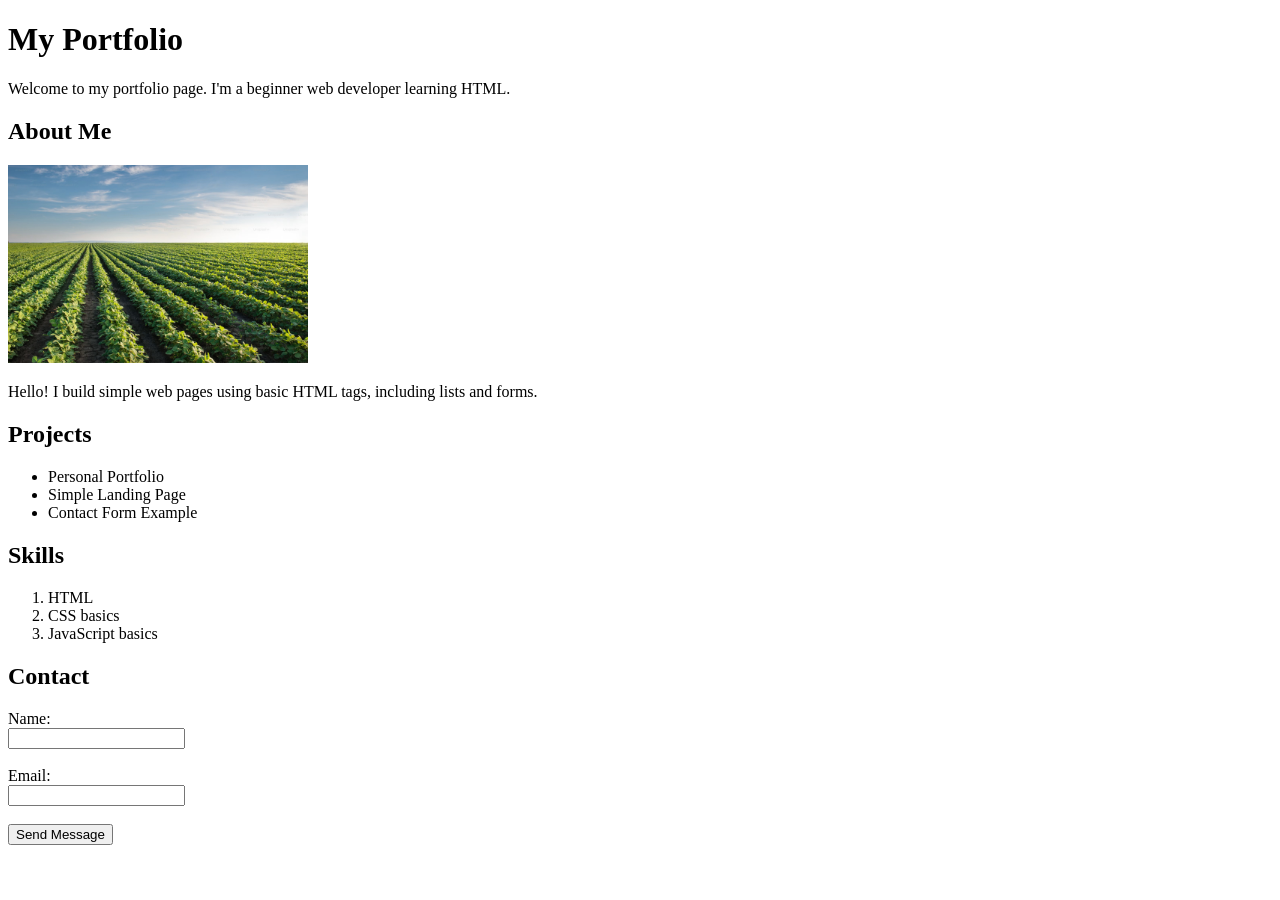
==== portfolio.html @ 05e1e187 "Add files via upload" ====
<!DOCTYPE html>
<html>
<head>
    <title>My Portfolio</title>
</head>
<body>

    <h1>My Portfolio</h1>

    <p>Welcome to my portfolio page. I'm a beginner web developer learning HTML.</p>

    <h2>About Me</h2>

    <img src="field.jpeg" alt="Portfolio Image" width="300">

    <p>
        Hello! I build simple web pages using basic HTML tags,
        including lists and forms.
    </p>

    <h2>Projects</h2>

    <ul>
        <li>Personal Portfolio</li>
        <li>Simple Landing Page</li>
        <li>Contact Form Example</li>
    </ul>

    <h2>Skills</h2>

    <ol>
        <li>HTML</li>
        <li>CSS basics</li>
        <li>JavaScript basics</li>
    </ol>

    <h2>Contact</h2>

    <form>
        <label>Name:</label><br>
        <input type="text" name="name"><br><br>

        <label>Email:</label><br>
        <input type="email" name="email"><br><br>

        <input type="submit" value="Send Message">
    </form>

</body>
</html>
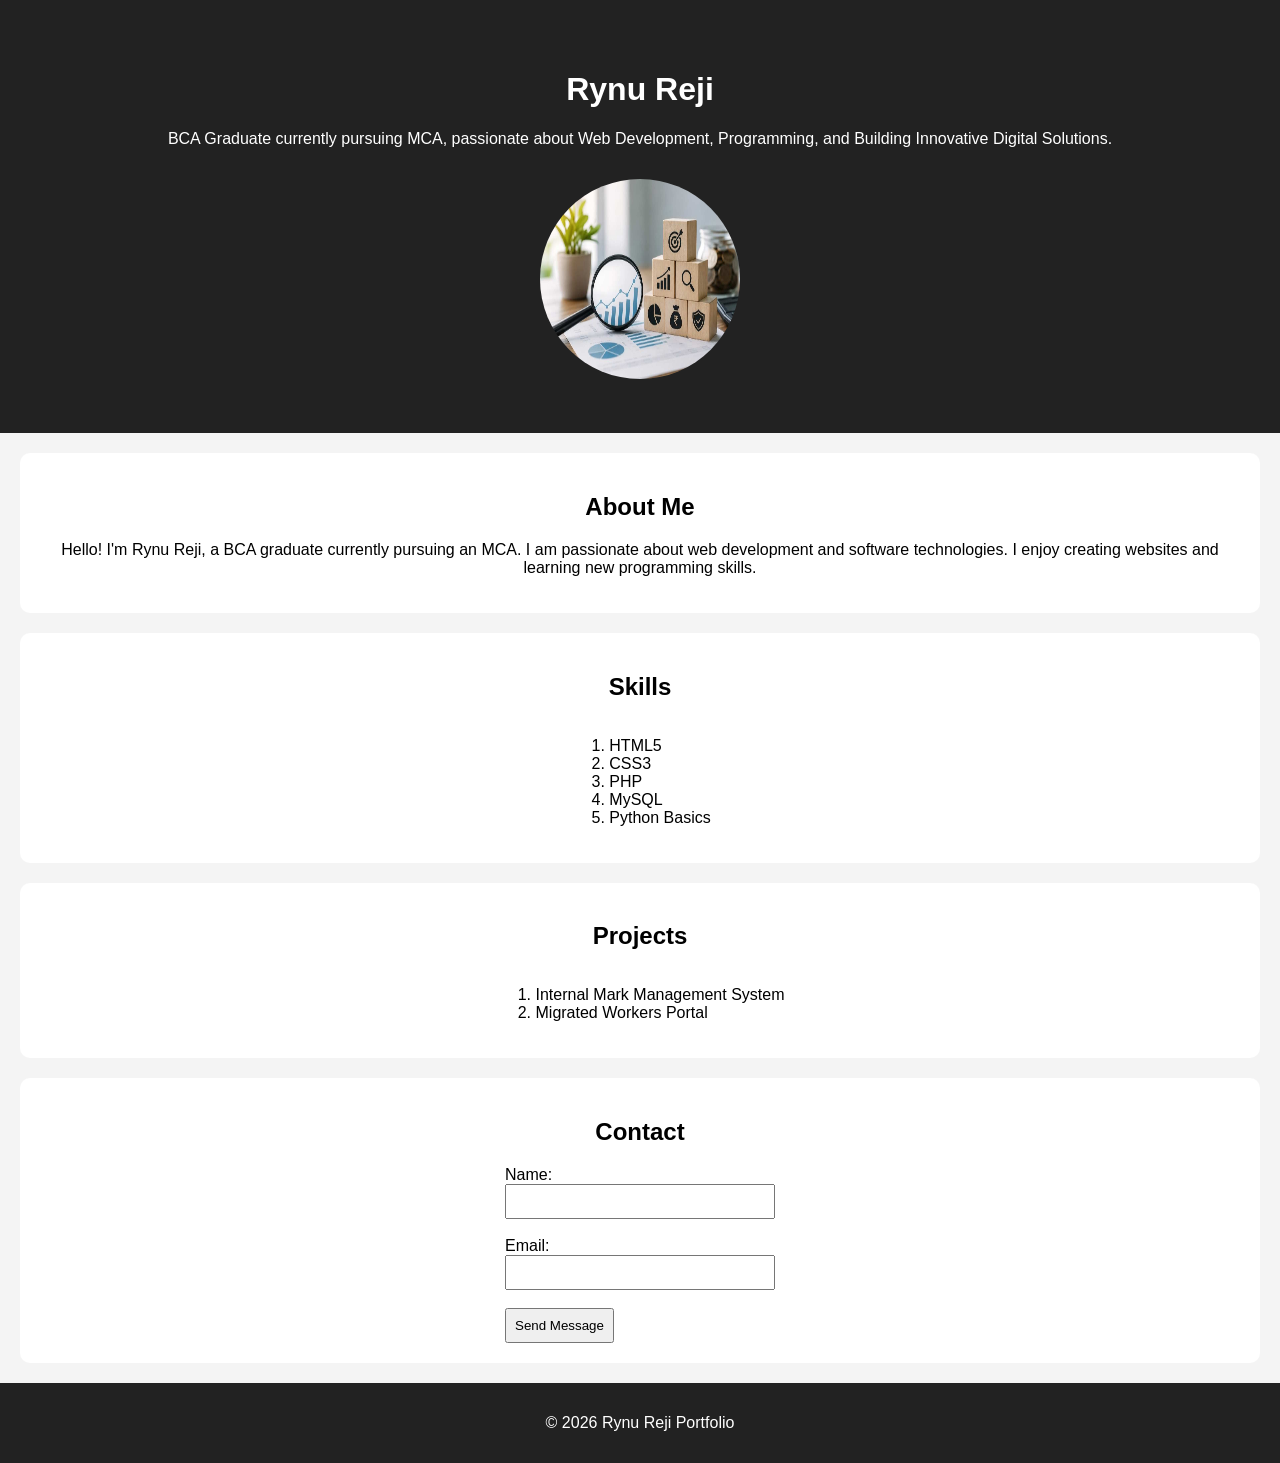
==== commit db5e1e03: "Create portfolio.html" ====
--- a/portfolio.html
+++ b/portfolio.html
@@ -1,50 +1,129 @@
-<!DOCTYPE html>
-<html>
-<head>
-    <title>My Portfolio</title>
-</head>
-<body>
-
-    <h1>My Portfolio</h1>
-
-    <p>Welcome to my portfolio page. I'm a beginner web developer learning HTML.</p>
-
-    <h2>About Me</h2>
-
-    <img src="field.jpeg" alt="Portfolio Image" width="300">
-
-    <p>
-        Hello! I build simple web pages using basic HTML tags,
-        including lists and forms.
-    </p>
-
-    <h2>Projects</h2>
-
-    <ul>
-        <li>Personal Portfolio</li>
-        <li>Simple Landing Page</li>
-        <li>Contact Form Example</li>
-    </ul>
-
-    <h2>Skills</h2>
-
-    <ol>
-        <li>HTML</li>
-        <li>CSS basics</li>
-        <li>JavaScript basics</li>
-    </ol>
-
-    <h2>Contact</h2>
-
-    <form>
-        <label>Name:</label><br>
-        <input type="text" name="name"><br><br>
-
-        <label>Email:</label><br>
-        <input type="email" name="email"><br><br>
-
-        <input type="submit" value="Send Message">
-    </form>
-
-</body>
-</html>+
+  <!DOCTYPE html>
+<html lang="en">
+<head>
+    <meta charset="UTF-8">
+    <meta name="viewport" content="width=device-width, initial-scale=1.0">
+    <title>My Portfolio</title>
+
+    <style>
+        body{
+            margin:0;
+            font-family: Arial, sans-serif;
+            background-color:#f4f4f4;
+        }
+
+        header{
+            background-color:#222;
+            color:white;
+            text-align:center;
+            padding:50px 20px;
+        }
+
+        header img{
+            width:200px;
+            height:200px;
+            border-radius:50%;
+            margin-top:15px;
+        }
+
+        section{
+            background:white;
+            margin:20px;
+            padding:20px;
+            border-radius:10px;
+            text-align:center;
+        }
+
+        ol{
+            display:inline-block;
+            text-align:left;
+        }
+
+        form{
+            display:inline-block;
+            text-align:left;
+        }
+
+        input{
+            padding:8px;
+            width:250px;
+        }
+
+        input[type="submit"]{
+            width:auto;
+            cursor:pointer;
+        }
+
+        footer{
+            background:#222;
+            color:white;
+            text-align:center;
+            padding:15px;
+        }
+    </style>
+</head>
+<body>
+
+    <header>
+        <h1>Rynu Reji</h1>
+
+         <p>BCA Graduate currently pursuing MCA, passionate about Web Development, Programming, and Building Innovative Digital Solutions.</p>
+
+        <img src="portfolio.jpeg" alt="Rynu Reji">
+    </header>
+
+    <section>
+        <h2>About Me</h2>
+
+        <p>
+              
+    Hello! I'm Rynu Reji, a BCA graduate currently pursuing
+    an MCA. I am passionate about web development and software
+    technologies. I enjoy creating websites and learning new
+    programming skills.
+</p>
+        
+    </section>
+
+    <section>
+        <h2>Skills</h2>
+
+        <ol>
+            <li>HTML5</li>
+            <li>CSS3</li>
+            <li>PHP</li>
+            <li>MySQL</li>
+            <li>Python Basics</li>
+        </ol>
+    </section>
+
+    <section>
+        <h2>Projects</h2>
+
+        <ol>
+            <li>Internal Mark Management System</li>
+            <li>Migrated Workers Portal</li>
+        </ol>
+    </section>
+
+    <section>
+        <h2>Contact</h2>
+
+        <form>
+            <label>Name:</label><br>
+            <input type="text"><br><br>
+
+            <label>Email:</label><br>
+            <input type="email"><br><br>
+
+            <input type="submit" value="Send Message">
+        </form>
+    </section>
+
+    <footer>
+        <p>&copy; 2026 Rynu Reji Portfolio</p>
+    </footer>
+
+</body>
+</html>
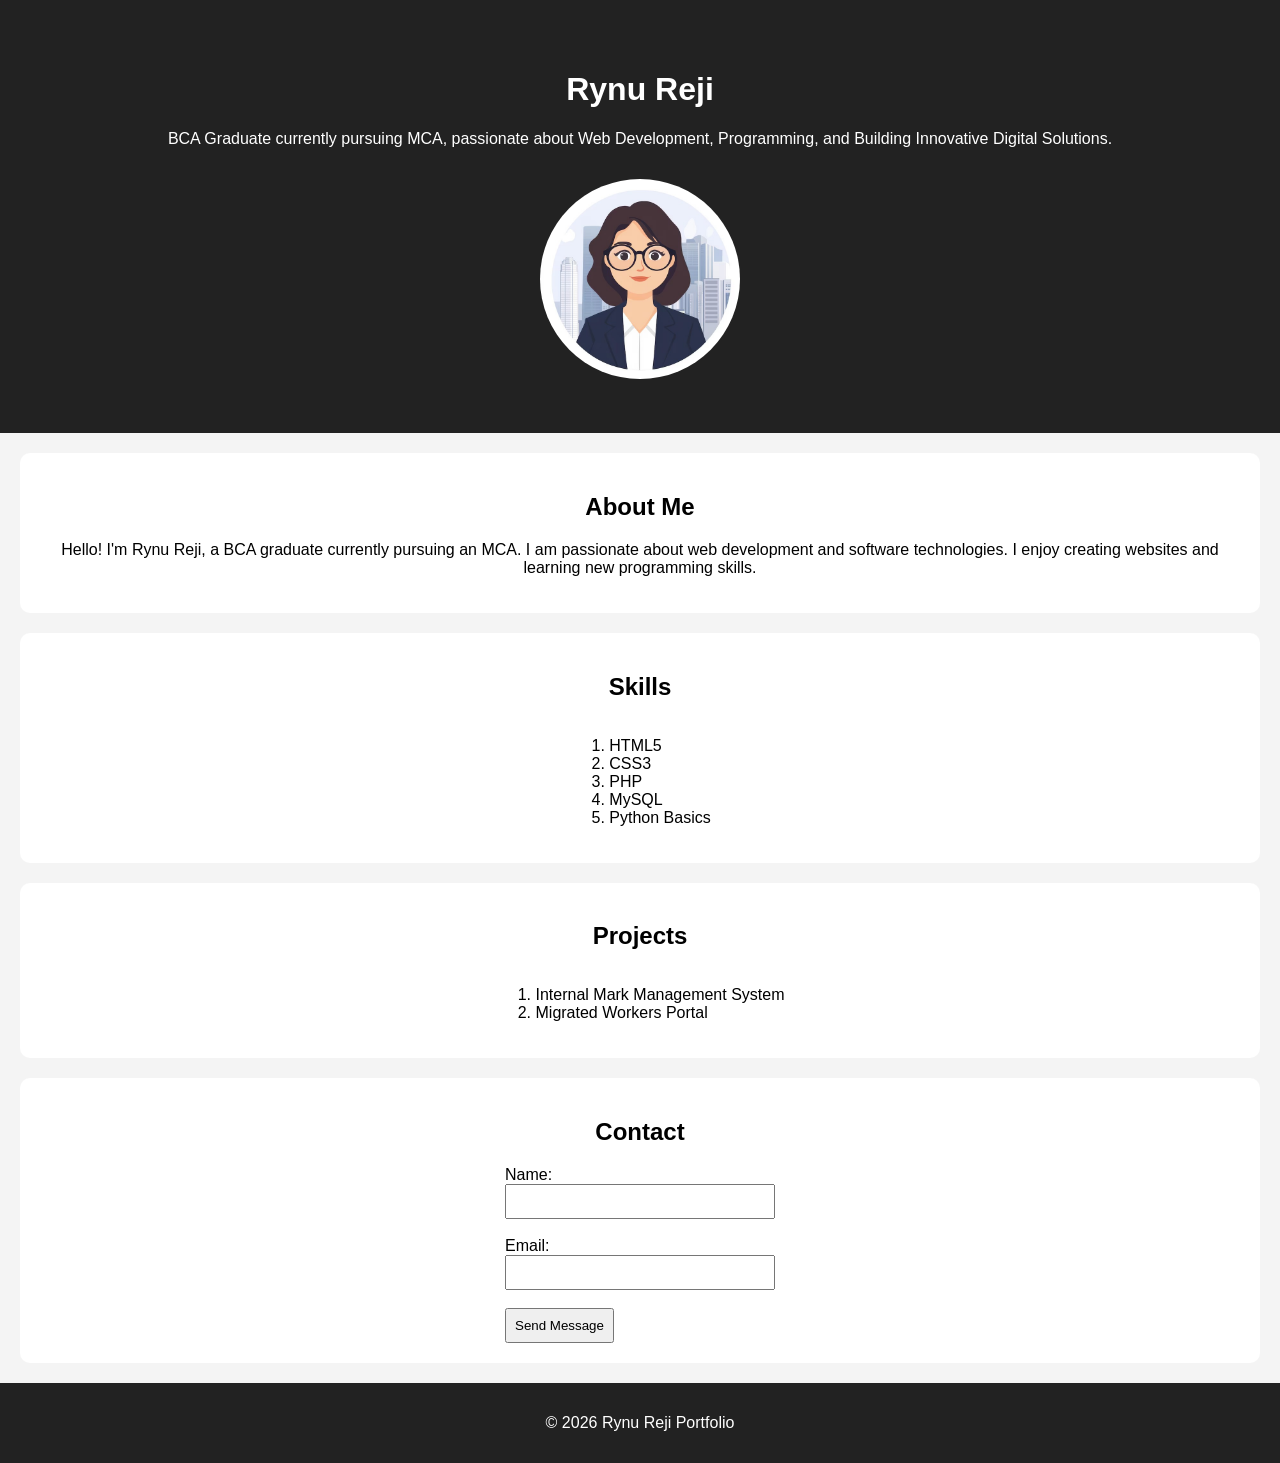
==== commit bb4365c2: "Update portfolio.html" ====
--- a/portfolio.html
+++ b/portfolio.html
@@ -70,7 +70,7 @@
 
          <p>BCA Graduate currently pursuing MCA, passionate about Web Development, Programming, and Building Innovative Digital Solutions.</p>
 
-        <img src="portfolio.jpeg" alt="Rynu Reji">
+        <img src="my portfolio.jpeg" alt="Rynu Reji">
     </header>
 
     <section>
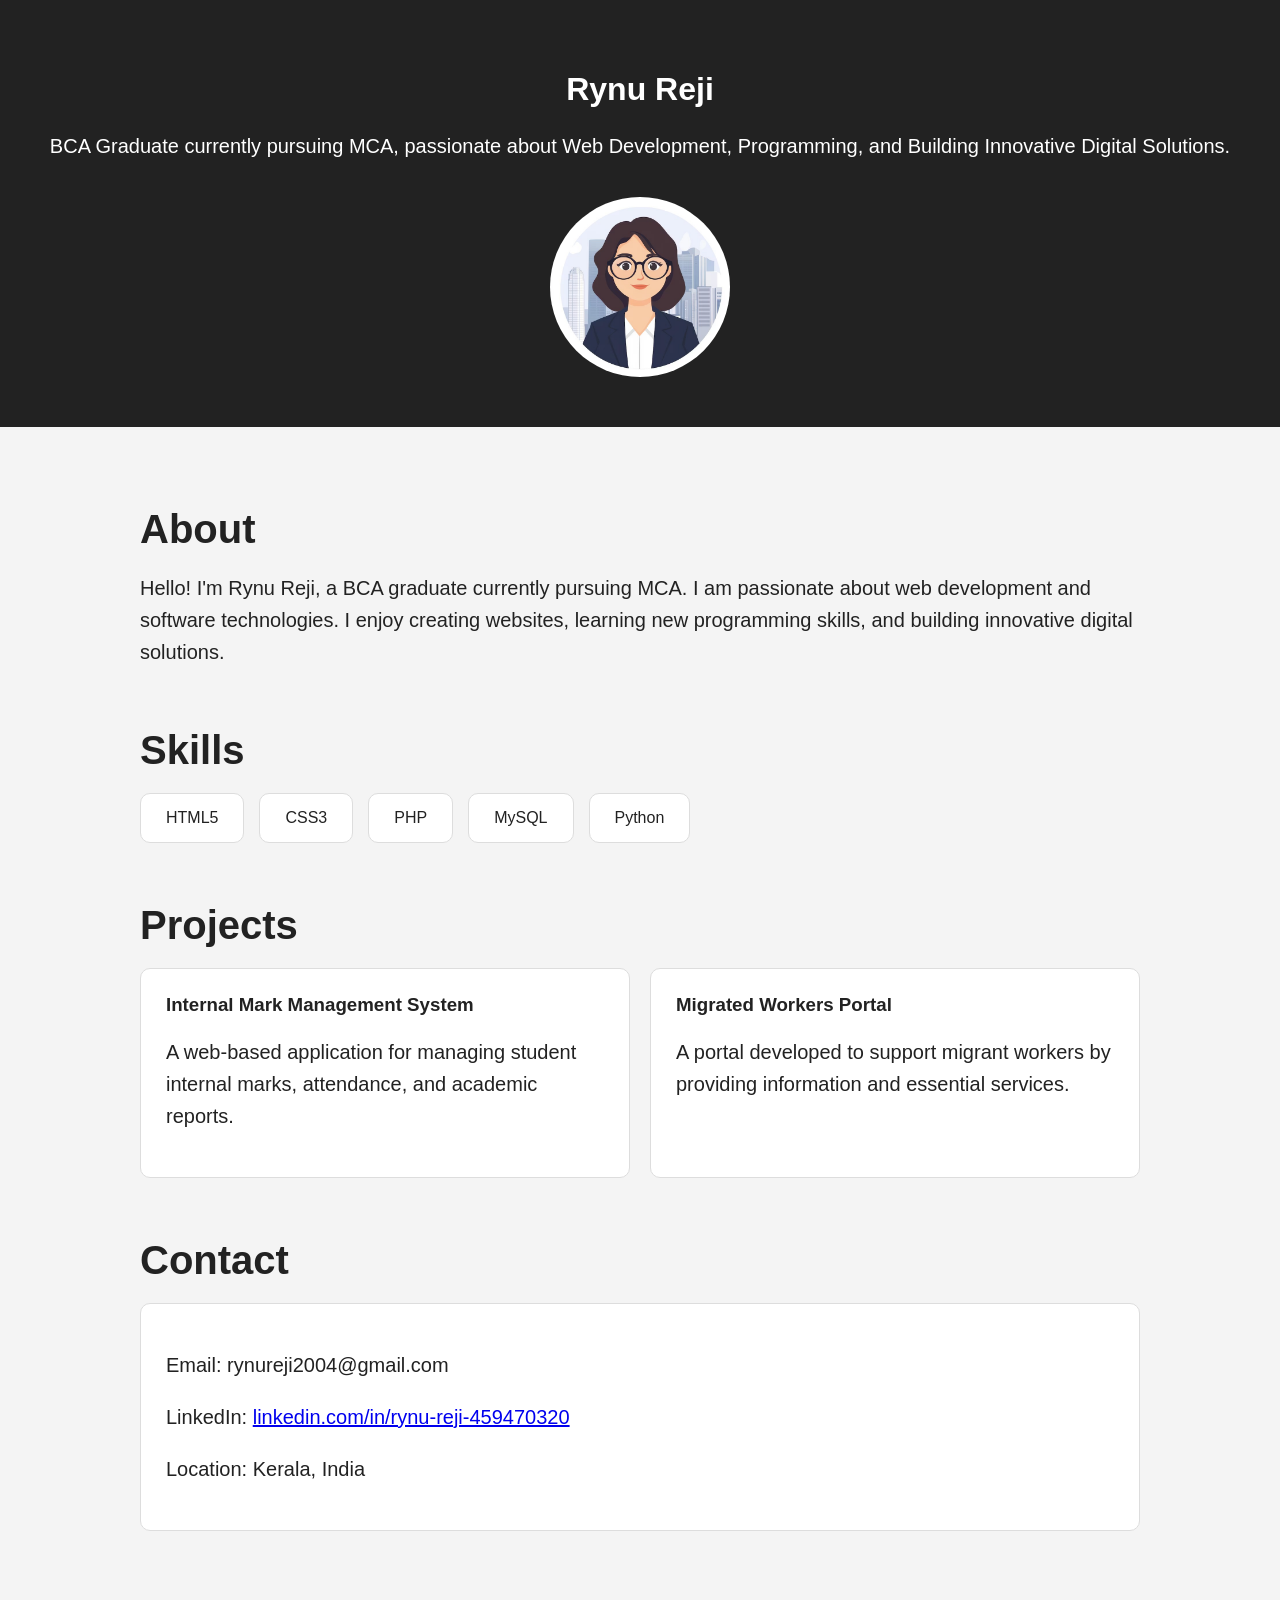
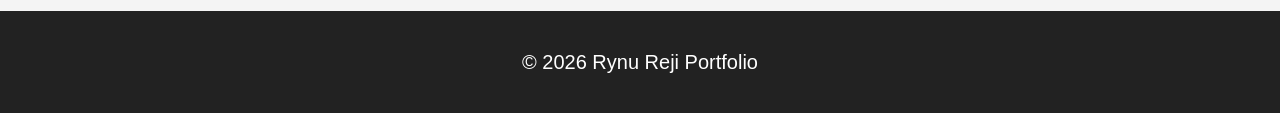
==== commit d629e38b: "Update portfolio.html" ====
--- a/portfolio.html
+++ b/portfolio.html
@@ -1,58 +1,90 @@
 
-  <!DOCTYPE html>
-<html lang="en">
+<html>
 <head>
     <meta charset="UTF-8">
     <meta name="viewport" content="width=device-width, initial-scale=1.0">
-    <title>My Portfolio</title>
+    <title>Rynu Reji Portfolio</title>
 
     <style>
+
         body{
             margin:0;
-            font-family: Arial, sans-serif;
-            background-color:#f4f4f4;
+            font-family:Arial, sans-serif;
+            background:#f4f4f4;
+            color:#222;
         }
 
         header{
-            background-color:#222;
+            background:#222;
             color:white;
             text-align:center;
             padding:50px 20px;
         }
 
         header img{
-            width:200px;
-            height:200px;
+            width:180px;
+            height:180px;
             border-radius:50%;
             margin-top:15px;
         }
 
+        .container{
+            max-width:1000px;
+            margin:auto;
+            padding:20px;
+        }
+
         section{
+            margin:60px 0;
+        }
+
+        h2{
+            font-size:40px;
+            margin-bottom:20px;
+        }
+
+        p{
+            font-size:20px;
+            line-height:1.6;
+        }
+
+        .skills{
+            display:flex;
+            flex-wrap:wrap;
+            gap:15px;
+        }
+
+        .skill{
             background:white;
-            margin:20px;
-            padding:20px;
+            padding:15px 25px;
             border-radius:10px;
-            text-align:center;
-        }
-
-        ol{
-            display:inline-block;
-            text-align:left;
-        }
-
-        form{
-            display:inline-block;
-            text-align:left;
-        }
-
-        input{
-            padding:8px;
-            width:250px;
-        }
-
-        input[type="submit"]{
-            width:auto;
-            cursor:pointer;
+            border:1px solid #ddd;
+        }
+
+        .projects{
+            display:flex;
+            flex-wrap:wrap;
+            gap:20px;
+        }
+
+        .project{
+            flex:1;
+            min-width:300px;
+            background:white;
+            border:1px solid #ddd;
+            border-radius:10px;
+            padding:25px;
+        }
+
+        .project h3{
+            margin-top:0;
+        }
+
+        .contact{
+            background:white;
+            padding:25px;
+            border-radius:10px;
+            border:1px solid #ddd;
         }
 
         footer{
@@ -61,69 +93,134 @@
             text-align:center;
             padding:15px;
         }
+
+        @media(max-width:768px){
+
+            h2{
+                font-size:30px;
+            }
+
+            p{
+                font-size:18px;
+            }
+
+            .projects{
+                flex-direction:column;
+            }
+        }
+
     </style>
 </head>
 <body>
 
-    <header>
-        <h1>Rynu Reji</h1>
-
-         <p>BCA Graduate currently pursuing MCA, passionate about Web Development, Programming, and Building Innovative Digital Solutions.</p>
-
-        <img src="my portfolio.jpeg" alt="Rynu Reji">
-    </header>
-
-    <section>
-        <h2>About Me</h2>
+<header>
+
+    <h1>Rynu Reji</h1>
+
+    <p>
+        BCA Graduate currently pursuing MCA, passionate about
+        Web Development, Programming, and Building Innovative Digital Solutions.
+    </p>
+
+    <img src="my portfolio.jpeg" alt="Rynu Reji">
+
+</header>
+
+<div class="container">
+
+    <section>
+
+        <h2>About</h2>
 
         <p>
-              
-    Hello! I'm Rynu Reji, a BCA graduate currently pursuing
-    an MCA. I am passionate about web development and software
-    technologies. I enjoy creating websites and learning new
-    programming skills.
-</p>
-        
-    </section>
-
-    <section>
+            Hello! I'm Rynu Reji, a BCA graduate currently pursuing
+            MCA. I am passionate about web development and software
+            technologies. I enjoy creating websites, learning new
+            programming skills, and building innovative digital solutions.
+        </p>
+
+    </section>
+
+    <section>
+
         <h2>Skills</h2>
 
-        <ol>
-            <li>HTML5</li>
-            <li>CSS3</li>
-            <li>PHP</li>
-            <li>MySQL</li>
-            <li>Python Basics</li>
-        </ol>
-    </section>
-
-    <section>
+        <div class="skills">
+
+            <div class="skill">HTML5</div>
+
+            <div class="skill">CSS3</div>
+
+            <div class="skill">PHP</div>
+
+            <div class="skill">MySQL</div>
+
+            <div class="skill">Python</div>
+
+        </div>
+
+    </section>
+
+    <section>
+
         <h2>Projects</h2>
 
-        <ol>
-            <li>Internal Mark Management System</li>
-            <li>Migrated Workers Portal</li>
-        </ol>
-    </section>
-
-    <section>
+        <div class="projects">
+
+            <div class="project">
+
+                <h3>Internal Mark Management System</h3>
+
+                <p>
+                    A web-based application for managing student
+                    internal marks, attendance, and academic reports.
+                </p>
+
+            </div>
+
+            <div class="project">
+
+                <h3>Migrated Workers Portal</h3>
+
+                <p>
+                    A portal developed to support migrant workers
+                    by providing information and essential services.
+                </p>
+
+            </div>
+
+        </div>
+
+    </section>
+
+    <section>
+
         <h2>Contact</h2>
 
-        <form>
-            <label>Name:</label><br>
-            <input type="text"><br><br>
-
-            <label>Email:</label><br>
-            <input type="email"><br><br>
-
-            <input type="submit" value="Send Message">
-        </form>
-    </section>
-
-    <footer>
-        <p>&copy; 2026 Rynu Reji Portfolio</p>
-    </footer>
+        <div class="contact">
+
+            <p>Email: rynureji2004@gmail.com</p>
+
+              <p>
+            LinkedIn:
+            <a href="https://www.linkedin.com/in/rynu-reji-459470320" target="_blank">
+                linkedin.com/in/rynu-reji-459470320
+            </a>
+        </p>
+
+            <p>Location: Kerala, India</p>
+
+        </div>
+
+    </section>
+
+</div>
+
+<footer>
+
+    <p>&copy; 2026 Rynu Reji Portfolio</p>
+
+</footer>
 
 </body>
 </html>
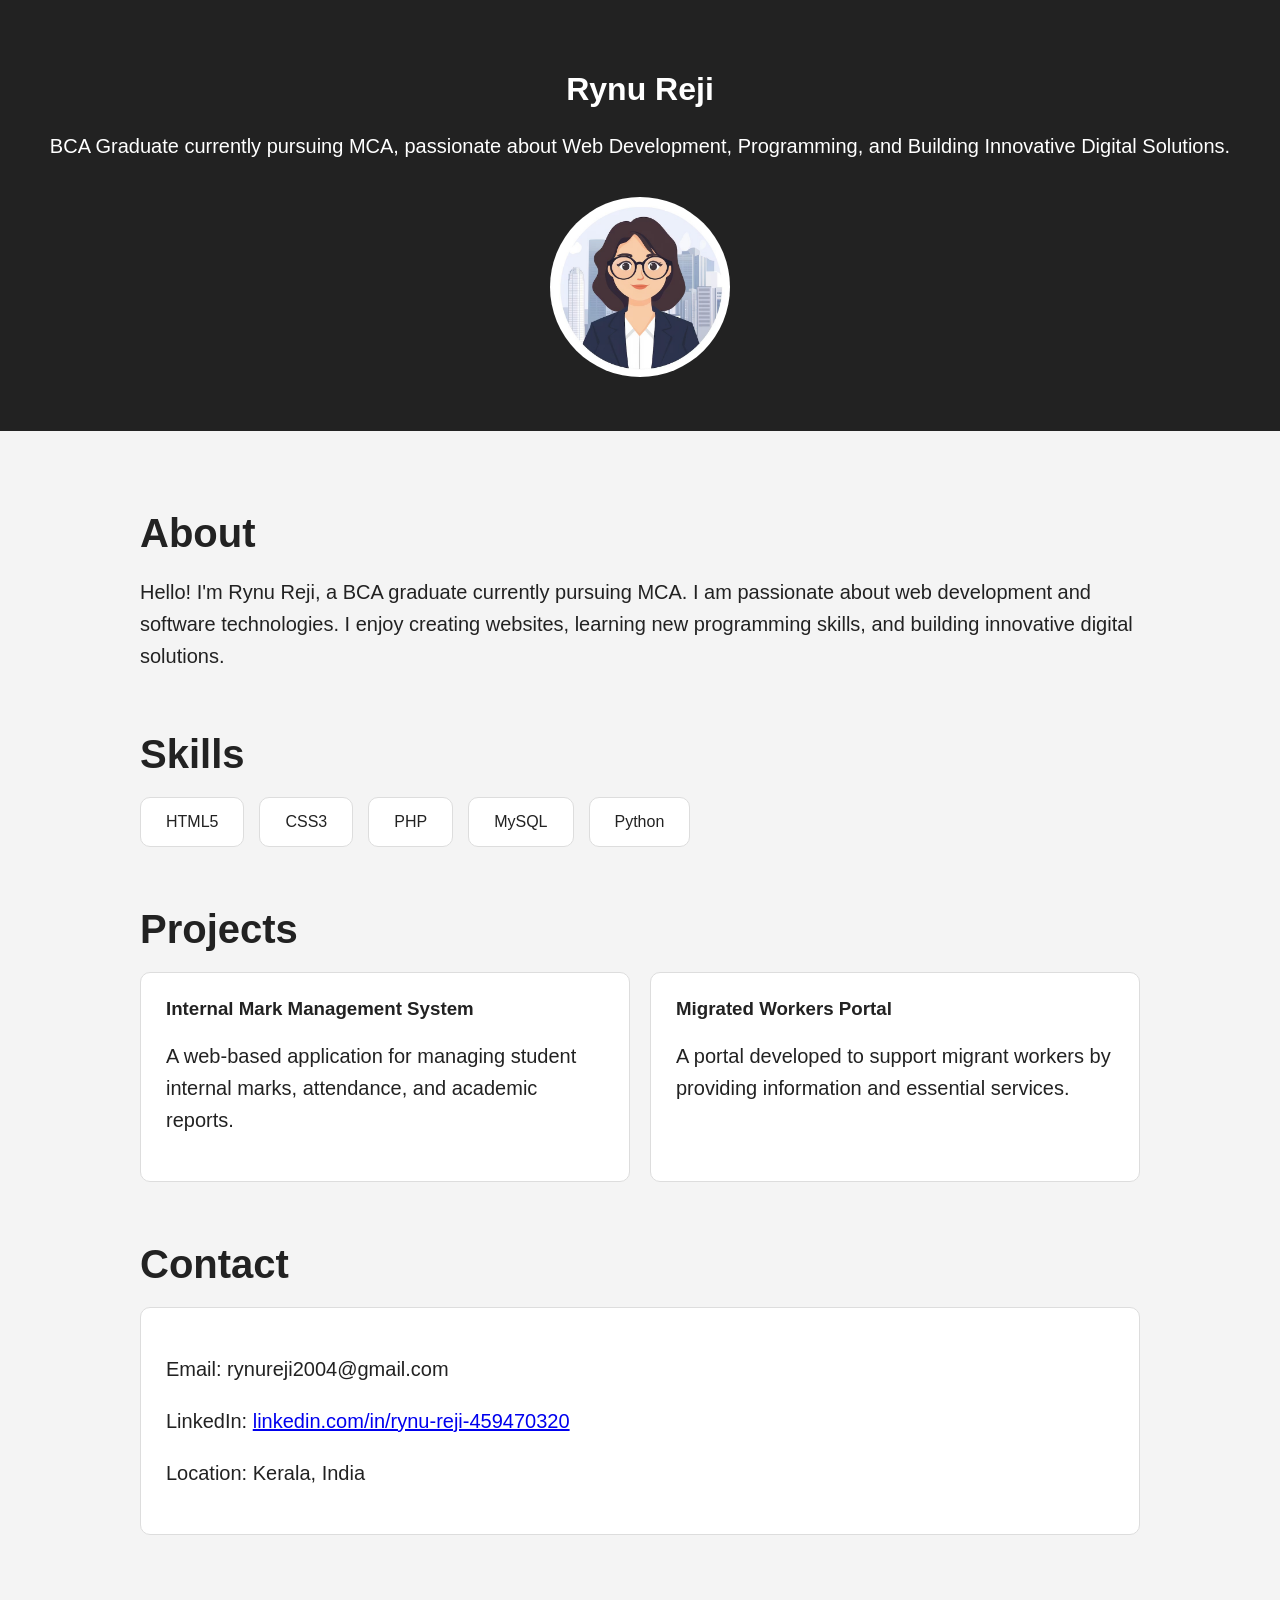
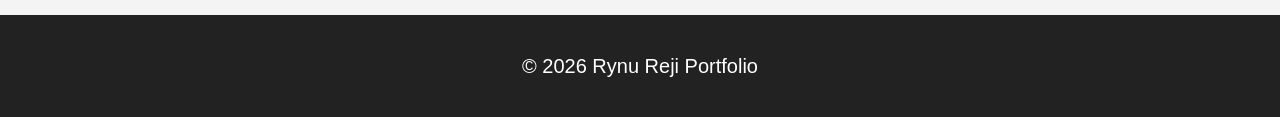
==== commit 4ea345fd: "Add files via upload" ====
--- a/portfolio.html
+++ b/portfolio.html
@@ -1,226 +1,408 @@
-
-<html>
-<head>
-    <meta charset="UTF-8">
-    <meta name="viewport" content="width=device-width, initial-scale=1.0">
-    <title>Rynu Reji Portfolio</title>
-
-    <style>
-
-        body{
-            margin:0;
-            font-family:Arial, sans-serif;
-            background:#f4f4f4;
-            color:#222;
-        }
-
-        header{
-            background:#222;
-            color:white;
-            text-align:center;
-            padding:50px 20px;
-        }
-
-        header img{
-            width:180px;
-            height:180px;
-            border-radius:50%;
-            margin-top:15px;
-        }
-
-        .container{
-            max-width:1000px;
-            margin:auto;
-            padding:20px;
-        }
-
-        section{
-            margin:60px 0;
-        }
-
-        h2{
-            font-size:40px;
-            margin-bottom:20px;
-        }
-
-        p{
-            font-size:20px;
-            line-height:1.6;
-        }
-
-        .skills{
-            display:flex;
-            flex-wrap:wrap;
-            gap:15px;
-        }
-
-        .skill{
-            background:white;
-            padding:15px 25px;
-            border-radius:10px;
-            border:1px solid #ddd;
-        }
-
-        .projects{
-            display:flex;
-            flex-wrap:wrap;
-            gap:20px;
-        }
-
-        .project{
-            flex:1;
-            min-width:300px;
-            background:white;
-            border:1px solid #ddd;
-            border-radius:10px;
-            padding:25px;
-        }
-
-        .project h3{
-            margin-top:0;
-        }
-
-        .contact{
-            background:white;
-            padding:25px;
-            border-radius:10px;
-            border:1px solid #ddd;
-        }
-
-        footer{
-            background:#222;
-            color:white;
-            text-align:center;
-            padding:15px;
-        }
-
-        @media(max-width:768px){
-
-            h2{
-                font-size:30px;
-            }
-
-            p{
-                font-size:18px;
-            }
-
-            .projects{
-                flex-direction:column;
-            }
-        }
-
-    </style>
-</head>
-<body>
-
-<header>
-
-    <h1>Rynu Reji</h1>
-
-    <p>
-        BCA Graduate currently pursuing MCA, passionate about
-        Web Development, Programming, and Building Innovative Digital Solutions.
-    </p>
-
-    <img src="my portfolio.jpeg" alt="Rynu Reji">
-
-</header>
-
-<div class="container">
-
-    <section>
-
-        <h2>About</h2>
-
-        <p>
-            Hello! I'm Rynu Reji, a BCA graduate currently pursuing
-            MCA. I am passionate about web development and software
-            technologies. I enjoy creating websites, learning new
-            programming skills, and building innovative digital solutions.
-        </p>
-
-    </section>
-
-    <section>
-
-        <h2>Skills</h2>
-
-        <div class="skills">
-
-            <div class="skill">HTML5</div>
-
-            <div class="skill">CSS3</div>
-
-            <div class="skill">PHP</div>
-
-            <div class="skill">MySQL</div>
-
-            <div class="skill">Python</div>
-
-        </div>
-
-    </section>
-
-    <section>
-
-        <h2>Projects</h2>
-
-        <div class="projects">
-
-            <div class="project">
-
-                <h3>Internal Mark Management System</h3>
-
-                <p>
-                    A web-based application for managing student
-                    internal marks, attendance, and academic reports.
-                </p>
-
-            </div>
-
-            <div class="project">
-
-                <h3>Migrated Workers Portal</h3>
-
-                <p>
-                    A portal developed to support migrant workers
-                    by providing information and essential services.
-                </p>
-
-            </div>
-
-        </div>
-
-    </section>
-
-    <section>
-
-        <h2>Contact</h2>
-
-        <div class="contact">
-
-            <p>Email: rynureji2004@gmail.com</p>
-
-              <p>
-            LinkedIn:
-            <a href="https://www.linkedin.com/in/rynu-reji-459470320" target="_blank">
-                linkedin.com/in/rynu-reji-459470320
-            </a>
-        </p>
-
-            <p>Location: Kerala, India</p>
-
-        </div>
-
-    </section>
-
-</div>
-
-<footer>
-
-    <p>&copy; 2026 Rynu Reji Portfolio</p>
-
-</footer>
-
-</body>
-</html>
+<!-- <!DOCTYPE html>
+<html>
+<head>
+    <title>My Portfolio</title>
+</head>
+<body>
+
+    <h1>My Portfolio</h1>
+
+    <p>Welcome to my portfolio page. I'm a beginner web developer learning HTML.</p>
+
+    <h2>About Me</h2>
+
+    <img src="field.jpeg" alt="Portfolio Image" width="300">
+
+    <p>
+        Hello! I build simple web pages using basic HTML tags,
+        including lists and forms.
+    </p>
+
+    <h2>Projects</h2>
+
+    <ul>
+        <li>Personal Portfolio</li>
+        <li>Simple Landing Page</li>
+        <li>Contact Form Example</li>
+    </ul>
+
+    <h2>Skills</h2>
+
+    <ol>
+        <li>HTML</li>
+        <li>CSS basics</li>
+        <li>JavaScript basics</li>
+    </ol>
+
+    <h2>Contact</h2>
+
+    <form>
+        <label>Name:</label><br>
+        <input type="text" name="name"><br><br>
+
+        <label>Email:</label><br>
+        <input type="email" name="email"><br><br>
+
+        <input type="submit" value="Send Message">
+    </form>
+
+</body>
+</html> -->
+
+ 
+
+  <!-- <!DOCTYPE html>
+<html lang="en">
+<head>
+    <meta charset="UTF-8">
+    <meta name="viewport" content="width=device-width, initial-scale=1.0">
+    <title>Rynu Reji Portfolio</title>
+
+    <style>
+        body{
+            margin:0;
+            font-family: Arial, sans-serif;
+            background-color:#f4f4f4;
+        }
+
+        header{
+            background-color:#222;
+            color:white;
+            text-align:center;
+            padding:50px 20px;
+        }
+
+        header img{
+            width:200px;
+            height:200px;
+            border-radius:50%;
+            margin-top:15px;
+        }
+
+        section{
+            background:white;
+            margin:20px;
+            padding:20px;
+            border-radius:10px;
+            text-align:center;
+        }
+
+        ol{
+            display:inline-block;
+            text-align:left;
+        }
+
+        form{
+            display:inline-block;
+            text-align:left;
+        }
+
+        input{
+            padding:8px;
+            width:250px;
+        }
+
+        input[type="submit"]{
+            width:auto;
+            cursor:pointer;
+        }
+
+        footer{
+            background:#222;
+            color:white;
+            text-align:center;
+            padding:15px;
+        }
+    </style>
+</head>
+<body>
+
+    <header>
+        <h1>Rynu Reji</h1>
+
+         <p>BCA Graduate currently pursuing MCA, passionate about Web Development, Programming, and Building Innovative Digital Solutions.</p>
+
+        <img src="portfolio.jpeg" alt="Rynu Reji">
+    </header>
+
+    <section>
+        <h2>About Me</h2>
+
+        <p>
+              
+    Hello! I'm Rynu Reji, a BCA graduate currently pursuing
+    an MCA. I am passionate about web development and software
+    technologies. I enjoy creating websites and learning new
+    programming skills.
+</p>
+        
+    </section>
+
+    <section>
+        <h2>Skills</h2>
+
+        <ol>
+            <li>HTML5</li>
+            <li>CSS3</li>
+            <li>PHP</li>
+            <li>MySQL</li>
+            <li>Python Basics</li>
+        </ol>
+    </section>
+
+    <section>
+        <h2>Projects</h2>
+
+        <ol>
+            <li>Internal Mark Management System</li>
+            <li>Migrated Workers Portal</li>
+        </ol>
+    </section>
+
+    <section>
+        <h2>Contact</h2>
+
+        <form>
+            <label>Name:</label><br>
+            <input type="text"><br><br>
+
+            <label>Email:</label><br>
+            <input type="email"><br><br>
+
+            <input type="submit" value="Send Message">
+        </form>
+    </section>
+
+    <footer>
+        <p>&copy; 2026 Rynu Reji Portfolio</p>
+    </footer>
+
+</body>
+</html> -->
+
+<!DOCTYPE html>
+<html lang="en">
+<head>
+    <meta charset="UTF-8">
+    <meta name="viewport" content="width=device-width, initial-scale=1.0">
+    <title>Rynu Reji Portfolio</title>
+
+    <style>
+
+        body{
+            margin:0;
+            font-family:Arial, sans-serif;
+            background:#f4f4f4;
+            color:#222;
+        }
+
+        header{
+            background:#222;
+            color:white;
+            text-align:center;
+            padding:50px 20px;
+        }
+
+        header img{
+            width:180px;
+            height:180px;
+            border-radius:50%;
+            margin-top:15px;
+        }
+
+        .container{
+            max-width:1000px;
+            margin:auto;
+            padding:20px;
+        }
+
+        section{
+            margin:60px 0;
+        }
+
+        h2{
+            font-size:40px;
+            margin-bottom:20px;
+        }
+
+        p{
+            font-size:20px;
+            line-height:1.6;
+        }
+
+        .skills{
+            display:flex;
+            flex-wrap:wrap;
+            gap:15px;
+        }
+
+        .skill{
+            background:white;
+            padding:15px 25px;
+            border-radius:10px;
+            border:1px solid #ddd;
+        }
+
+        .projects{
+            display:flex;
+            flex-wrap:wrap;
+            gap:20px;
+        }
+
+        .project{
+            flex:1;
+            min-width:300px;
+            background:white;
+            border:1px solid #ddd;
+            border-radius:10px;
+            padding:25px;
+        }
+
+        .project h3{
+            margin-top:0;
+        }
+
+        .contact{
+            background:white;
+            padding:25px;
+            border-radius:10px;
+            border:1px solid #ddd;
+        }
+
+        footer{
+            background:#222;
+            color:white;
+            text-align:center;
+            padding:15px;
+        }
+
+        @media(max-width:768px){
+
+            h2{
+                font-size:30px;
+            }
+
+            p{
+                font-size:18px;
+            }
+
+            .projects{
+                flex-direction:column;
+            }
+        }
+
+    </style>
+</head>
+<body>
+
+<header>
+
+    <h1>Rynu Reji</h1>
+
+    <p>
+        BCA Graduate currently pursuing MCA, passionate about
+        Web Development, Programming, and Building Innovative Digital Solutions.
+    </p>
+
+    <img src="my portfolio.jpeg" alt="Rynu Reji">
+
+</header>
+
+<div class="container">
+
+    <section>
+
+        <h2>About</h2>
+
+        <p>
+            Hello! I'm Rynu Reji, a BCA graduate currently pursuing
+            MCA. I am passionate about web development and software
+            technologies. I enjoy creating websites, learning new
+            programming skills, and building innovative digital solutions.
+        </p>
+
+    </section>
+
+    <section>
+
+        <h2>Skills</h2>
+
+        <div class="skills">
+
+            <div class="skill">HTML5</div>
+
+            <div class="skill">CSS3</div>
+
+            <div class="skill">PHP</div>
+
+            <div class="skill">MySQL</div>
+
+            <div class="skill">Python</div>
+
+        </div>
+
+    </section>
+
+    <section>
+
+        <h2>Projects</h2>
+
+        <div class="projects">
+
+            <div class="project">
+
+                <h3>Internal Mark Management System</h3>
+
+                <p>
+                    A web-based application for managing student
+                    internal marks, attendance, and academic reports.
+                </p>
+
+            </div>
+
+            <div class="project">
+
+                <h3>Migrated Workers Portal</h3>
+
+                <p>
+                    A portal developed to support migrant workers
+                    by providing information and essential services.
+                </p>
+
+            </div>
+
+        </div>
+
+    </section>
+
+    <section>
+
+        <h2>Contact</h2>
+
+        <div class="contact">
+
+            <p>Email: rynureji2004@gmail.com</p>
+
+              <p>
+            LinkedIn:
+            <a href="https://www.linkedin.com/in/rynu-reji-459470320" target="_blank">
+                linkedin.com/in/rynu-reji-459470320
+            </a>
+        </p>
+
+            <p>Location: Kerala, India</p>
+
+        </div>
+
+    </section>
+
+</div>
+
+<footer>
+
+    <p>&copy; 2026 Rynu Reji Portfolio</p>
+
+</footer>
+
+</body>
+</html>
